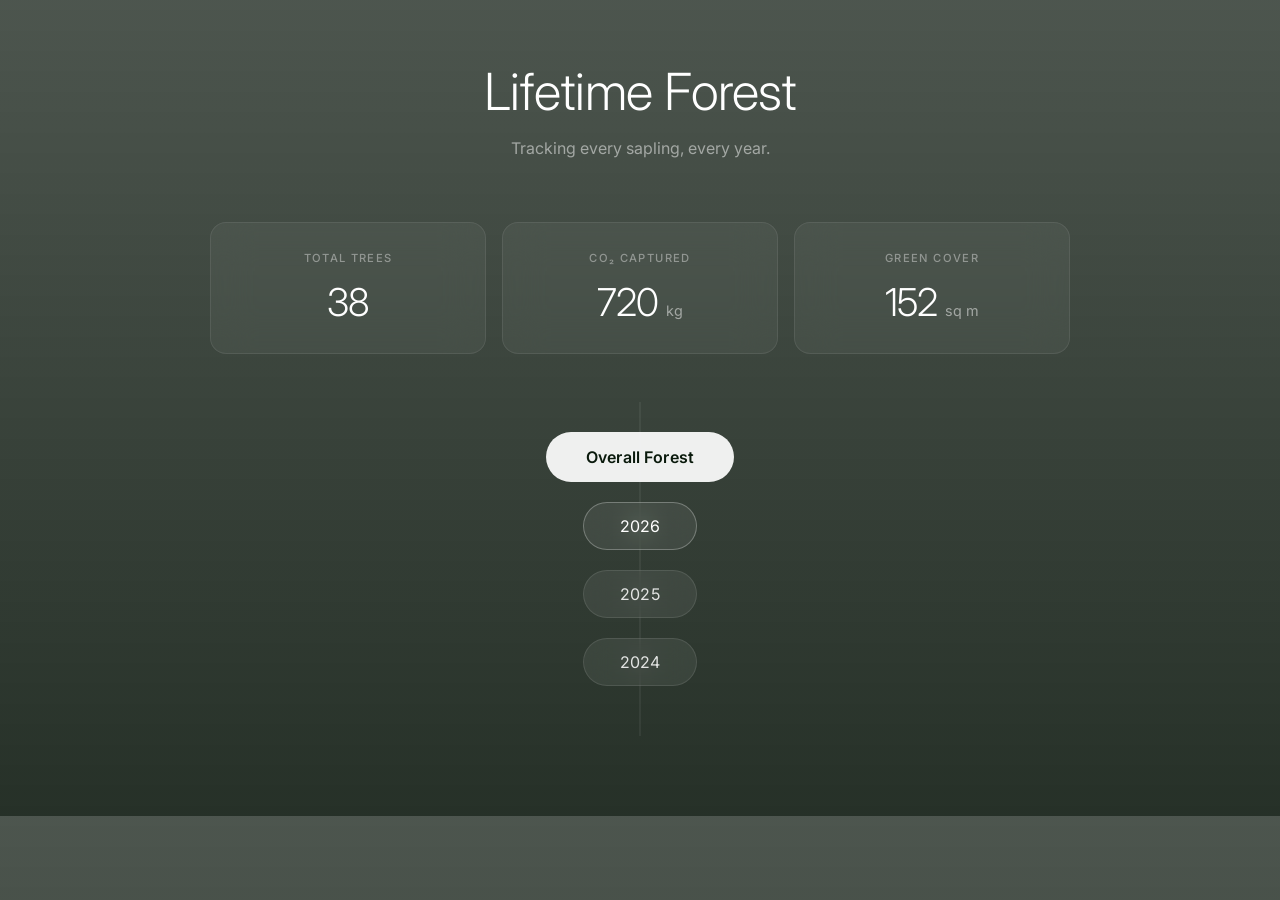
==== index.html @ f563b703 "Initial commit — Lifetime Tree Tracker Personal environmental legacy tracker. Log trees by clicking " ====
<!DOCTYPE html>
<html lang="en">
<head>
    <meta charset="UTF-8">
    <meta name="viewport" content="width=device-width, initial-scale=1.0">
    <title>Lifetime Tree Tracker</title>
    <link href="https://fonts.googleapis.com/css2?family=Inter:wght@300;400;500;600;700&display=swap" rel="stylesheet">
    <style>
        * { box-sizing: border-box; }

        @keyframes fadeIn {
            from { opacity: 0; transform: translateY(8px); }
            to   { opacity: 1; transform: translateY(0); }
        }

        body {
            background: linear-gradient(rgba(8, 20, 10, 0.72), rgba(8, 20, 10, 0.88)),
                        url('https://images.unsplash.com/photo-1511497584788-876760111969?q=80&w=2560&auto=format&fit=crop') no-repeat center center fixed;
            background-size: cover;
            font-family: 'Inter', sans-serif;
            margin: 0;
            padding: 60px 20px 80px;
            color: white;
            text-align: center;
            animation: fadeIn 0.35s ease;
        }

        h1 {
            font-size: 3.2rem;
            font-weight: 300;
            letter-spacing: -0.5px;
            margin: 0 0 12px 0;
            color: #fff;
        }

        .subtitle {
            color: rgba(255,255,255,0.5);
            font-size: 1rem;
            font-weight: 400;
            margin-bottom: 64px;
        }

        /* Stats */
        .global-dashboard {
            display: flex;
            justify-content: center;
            gap: 16px;
            margin: 0 auto 48px auto;
            max-width: 860px;
            flex-wrap: wrap;
        }

        .global-stat {
            background: rgba(255, 255, 255, 0.05);
            backdrop-filter: blur(20px);
            -webkit-backdrop-filter: blur(20px);
            padding: 28px 36px;
            border-radius: 16px;
            border: 1px solid rgba(255, 255, 255, 0.08);
            min-width: 200px;
            transition: background 0.3s ease, transform 0.3s ease;
            flex: 1;
        }

        .global-stat:hover {
            background: rgba(255, 255, 255, 0.08);
            transform: translateY(-3px);
        }

        .global-stat h3 {
            margin: 0 0 14px 0;
            font-size: 0.7rem;
            font-weight: 500;
            color: rgba(255,255,255,0.4);
            text-transform: uppercase;
            letter-spacing: 0.12em;
        }

        .global-stat p {
            margin: 0;
            font-size: 2.4rem;
            font-weight: 300;
            color: #fff;
            letter-spacing: -1px;
        }

        .global-stat p .unit {
            font-size: 0.9rem;
            font-weight: 400;
            color: rgba(255,255,255,0.5);
            letter-spacing: 0;
        }

        /* Timeline */
        .road-container {
            position: relative;
            max-width: 320px;
            margin: 0 auto;
            padding: 10px 0 30px;
        }

        .road-container::after {
            content: '';
            position: absolute;
            width: 1px;
            background: rgba(255, 255, 255, 0.12);
            top: 0;
            bottom: 0;
            left: 50%;
            transform: translateX(-50%);
        }

        .milestone-wrap {
            position: relative;
            z-index: 1;
            margin: 20px 0;
        }

        .milestone-wrap::before {
            content: '';
            position: absolute;
            width: 7px;
            height: 7px;
            background: rgba(255,255,255,0.45);
            border-radius: 50%;
            left: 50%;
            top: 50%;
            transform: translate(-50%, -50%);
            z-index: 2;
        }

        /* Current year dot — brighter, slightly larger */
        .milestone-wrap.current-wrap::before {
            width: 8px;
            height: 8px;
            background: rgba(255,255,255,0.9);
        }

        .milestone {
            position: relative;
            z-index: 3;
            background: rgba(255, 255, 255, 0.07);
            backdrop-filter: blur(12px);
            -webkit-backdrop-filter: blur(12px);
            color: rgba(255,255,255,0.85);
            padding: 13px 36px;
            border-radius: 100px;
            text-decoration: none;
            font-weight: 400;
            font-size: 1rem;
            display: inline-block;
            transition: all 0.25s ease;
            border: 1px solid rgba(255, 255, 255, 0.1);
            letter-spacing: 0.01em;
        }

        .milestone:hover {
            background: rgba(255, 255, 255, 0.12);
            color: #fff;
            border-color: rgba(255,255,255,0.2);
            transform: scale(1.04);
        }

        /* Current year — brighter border and text */
        .milestone.current-year {
            color: #fff;
            border-color: rgba(255,255,255,0.28);
        }

        /* Overall Forest is the primary CTA */
        .forest-milestone {
            background: rgba(255, 255, 255, 0.92);
            color: #0a1a0c;
            font-weight: 600;
            font-size: 1rem;
            border: none;
            padding: 15px 40px;
        }

        .forest-milestone:hover {
            background: #fff;
            color: #0a1a0c;
            transform: scale(1.04);
        }
    </style>
</head>
<body>
    <h1>Lifetime Forest</h1>
    <p class="subtitle">Tracking every sapling, every year.</p>

    <div class="global-dashboard">
        <div class="global-stat">
            <h3>Total Trees</h3>
            <p id="index-total-trees">0</p>
        </div>
        <div class="global-stat">
            <h3>CO₂ Captured</h3>
            <p><span id="index-total-co2">0</span> <span class="unit">kg</span></p>
        </div>
        <div class="global-stat">
            <h3>Green Cover</h3>
            <p><span id="index-green-cover">0</span> <span class="unit">sq m</span></p>
        </div>
    </div>

    <div class="road-container" id="road-container">
        <div class="milestone-wrap"><a href="overall-forest.html" class="milestone forest-milestone">Overall Forest</a></div>
    </div>

    <script src="utils.js"></script>
    <script src="data.js"></script>
    <script>
        const currentYear = new Date().getFullYear();

        const localTrees = getLocalTrees();
        const combinedData = [...allTreeData, ...localTrees];

        let totalTrees = 0;
        let totalCO2 = 0;

        combinedData.forEach(tree => {
            if (!tree.count || !tree.year || tree.age == null) return;
            const yearsActive = Math.max(0, (currentYear - tree.year) + tree.age);
            totalCO2 += tree.count * yearsActive * 10;
            totalTrees += tree.count;
        });

        const totalGreenCover = totalTrees * 4;

        document.getElementById('index-total-trees').textContent = totalTrees.toLocaleString();
        document.getElementById('index-total-co2').textContent = totalCO2.toLocaleString();
        document.getElementById('index-green-cover').textContent = totalGreenCover.toLocaleString();

        // Build year timeline dynamically; highlight the current year
        const years = [...new Set([currentYear, ...combinedData.map(t => t.year)])]
            .sort((a, b) => b - a);
        const roadContainer = document.getElementById('road-container');
        years.forEach(year => {
            const isCurrent = year === currentYear;
            const wrap = document.createElement('div');
            wrap.className = isCurrent ? 'milestone-wrap current-wrap' : 'milestone-wrap';
            const link = document.createElement('a');
            link.href = `forest.html?year=${year}`;
            link.className = isCurrent ? 'milestone current-year' : 'milestone';
            link.textContent = year;
            wrap.appendChild(link);
            roadContainer.appendChild(wrap);
        });
    </script>
</body>
</html>
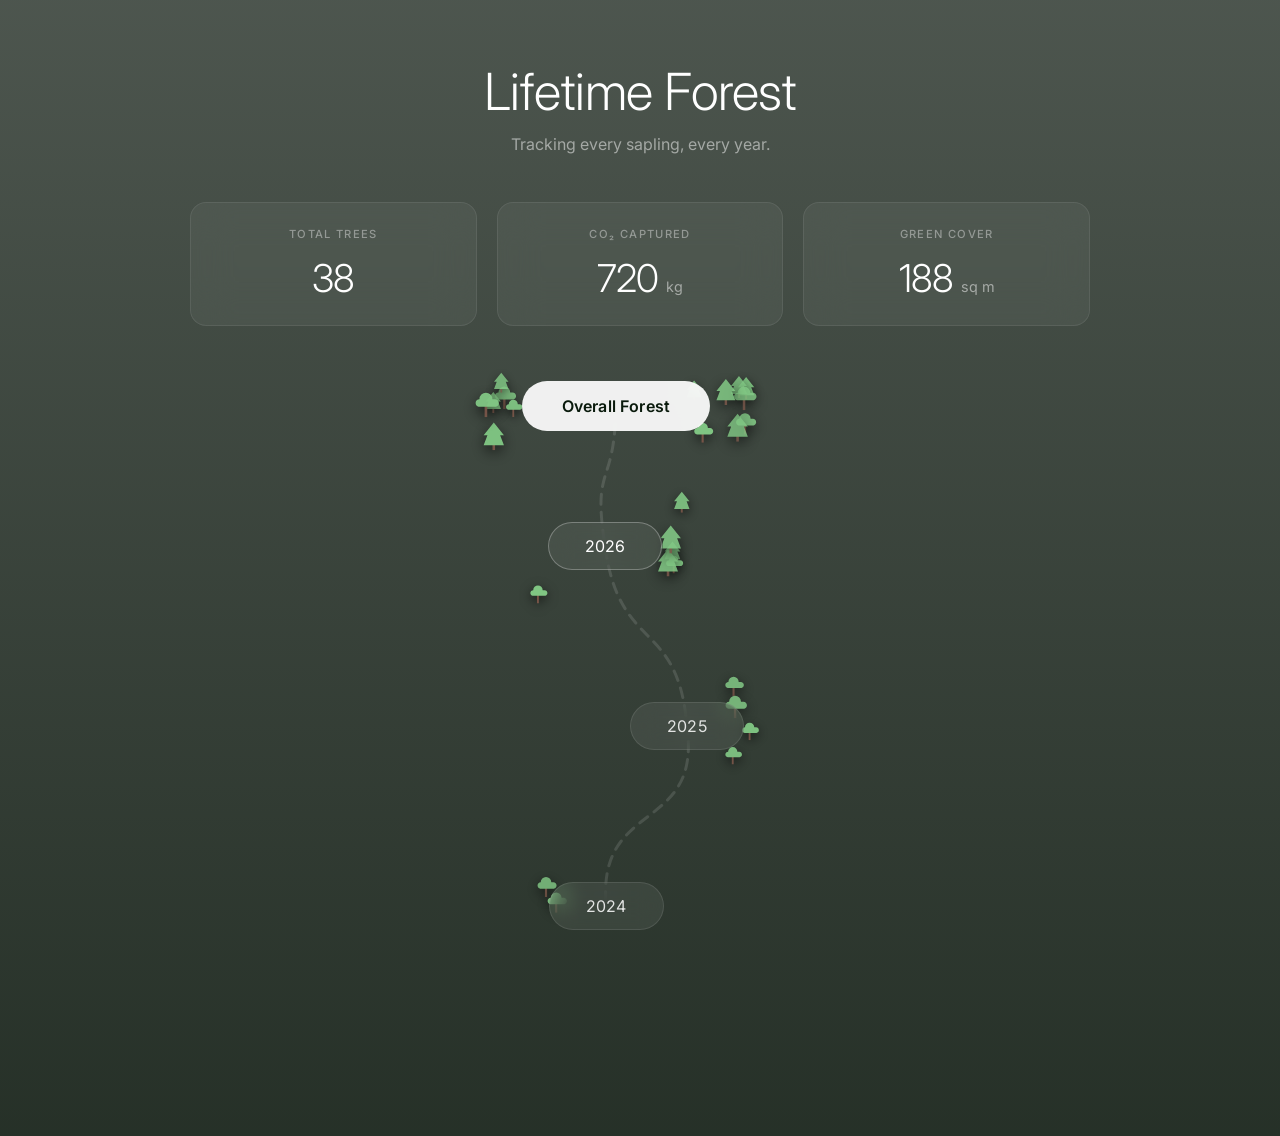
==== commit 5eb05ecd: "Refactor: Redesign organic timeline layout and interactive scroll behaviors - Replaced rigid CSS lin" ====
--- a/index.html
+++ b/index.html
@@ -5,207 +5,34 @@
     <meta name="viewport" content="width=device-width, initial-scale=1.0">
     <title>Lifetime Tree Tracker</title>
     <link href="https://fonts.googleapis.com/css2?family=Inter:wght@300;400;500;600;700&display=swap" rel="stylesheet">
-    <style>
-        * { box-sizing: border-box; }
-
-        @keyframes fadeIn {
-            from { opacity: 0; transform: translateY(8px); }
-            to   { opacity: 1; transform: translateY(0); }
-        }
-
-        body {
-            background: linear-gradient(rgba(8, 20, 10, 0.72), rgba(8, 20, 10, 0.88)),
-                        url('https://images.unsplash.com/photo-1511497584788-876760111969?q=80&w=2560&auto=format&fit=crop') no-repeat center center fixed;
-            background-size: cover;
-            font-family: 'Inter', sans-serif;
-            margin: 0;
-            padding: 60px 20px 80px;
-            color: white;
-            text-align: center;
-            animation: fadeIn 0.35s ease;
-        }
-
-        h1 {
-            font-size: 3.2rem;
-            font-weight: 300;
-            letter-spacing: -0.5px;
-            margin: 0 0 12px 0;
-            color: #fff;
-        }
-
-        .subtitle {
-            color: rgba(255,255,255,0.5);
-            font-size: 1rem;
-            font-weight: 400;
-            margin-bottom: 64px;
-        }
-
-        /* Stats */
-        .global-dashboard {
-            display: flex;
-            justify-content: center;
-            gap: 16px;
-            margin: 0 auto 48px auto;
-            max-width: 860px;
-            flex-wrap: wrap;
-        }
-
-        .global-stat {
-            background: rgba(255, 255, 255, 0.05);
-            backdrop-filter: blur(20px);
-            -webkit-backdrop-filter: blur(20px);
-            padding: 28px 36px;
-            border-radius: 16px;
-            border: 1px solid rgba(255, 255, 255, 0.08);
-            min-width: 200px;
-            transition: background 0.3s ease, transform 0.3s ease;
-            flex: 1;
-        }
-
-        .global-stat:hover {
-            background: rgba(255, 255, 255, 0.08);
-            transform: translateY(-3px);
-        }
-
-        .global-stat h3 {
-            margin: 0 0 14px 0;
-            font-size: 0.7rem;
-            font-weight: 500;
-            color: rgba(255,255,255,0.4);
-            text-transform: uppercase;
-            letter-spacing: 0.12em;
-        }
-
-        .global-stat p {
-            margin: 0;
-            font-size: 2.4rem;
-            font-weight: 300;
-            color: #fff;
-            letter-spacing: -1px;
-        }
-
-        .global-stat p .unit {
-            font-size: 0.9rem;
-            font-weight: 400;
-            color: rgba(255,255,255,0.5);
-            letter-spacing: 0;
-        }
-
-        /* Timeline */
-        .road-container {
-            position: relative;
-            max-width: 320px;
-            margin: 0 auto;
-            padding: 10px 0 30px;
-        }
-
-        .road-container::after {
-            content: '';
-            position: absolute;
-            width: 1px;
-            background: rgba(255, 255, 255, 0.12);
-            top: 0;
-            bottom: 0;
-            left: 50%;
-            transform: translateX(-50%);
-        }
-
-        .milestone-wrap {
-            position: relative;
-            z-index: 1;
-            margin: 20px 0;
-        }
-
-        .milestone-wrap::before {
-            content: '';
-            position: absolute;
-            width: 7px;
-            height: 7px;
-            background: rgba(255,255,255,0.45);
-            border-radius: 50%;
-            left: 50%;
-            top: 50%;
-            transform: translate(-50%, -50%);
-            z-index: 2;
-        }
-
-        /* Current year dot — brighter, slightly larger */
-        .milestone-wrap.current-wrap::before {
-            width: 8px;
-            height: 8px;
-            background: rgba(255,255,255,0.9);
-        }
-
-        .milestone {
-            position: relative;
-            z-index: 3;
-            background: rgba(255, 255, 255, 0.07);
-            backdrop-filter: blur(12px);
-            -webkit-backdrop-filter: blur(12px);
-            color: rgba(255,255,255,0.85);
-            padding: 13px 36px;
-            border-radius: 100px;
-            text-decoration: none;
-            font-weight: 400;
-            font-size: 1rem;
-            display: inline-block;
-            transition: all 0.25s ease;
-            border: 1px solid rgba(255, 255, 255, 0.1);
-            letter-spacing: 0.01em;
-        }
-
-        .milestone:hover {
-            background: rgba(255, 255, 255, 0.12);
-            color: #fff;
-            border-color: rgba(255,255,255,0.2);
-            transform: scale(1.04);
-        }
-
-        /* Current year — brighter border and text */
-        .milestone.current-year {
-            color: #fff;
-            border-color: rgba(255,255,255,0.28);
-        }
-
-        /* Overall Forest is the primary CTA */
-        .forest-milestone {
-            background: rgba(255, 255, 255, 0.92);
-            color: #0a1a0c;
-            font-weight: 600;
-            font-size: 1rem;
-            border: none;
-            padding: 15px 40px;
-        }
-
-        .forest-milestone:hover {
-            background: #fff;
-            color: #0a1a0c;
-            transform: scale(1.04);
-        }
-    </style>
+    <link rel="stylesheet" href="style.css">
 </head>
 <body>
-    <h1>Lifetime Forest</h1>
-    <p class="subtitle">Tracking every sapling, every year.</p>
+    <header>
+        <h1>Lifetime Forest</h1>
+        <p class="subtitle">Tracking every sapling, every year.</p>
+    </header>
 
-    <div class="global-dashboard">
-        <div class="global-stat">
-            <h3>Total Trees</h3>
-            <p id="index-total-trees">0</p>
-        </div>
-        <div class="global-stat">
-            <h3>CO₂ Captured</h3>
-            <p><span id="index-total-co2">0</span> <span class="unit">kg</span></p>
-        </div>
-        <div class="global-stat">
-            <h3>Green Cover</h3>
-            <p><span id="index-green-cover">0</span> <span class="unit">sq m</span></p>
-        </div>
-    </div>
+    <main>
+        <section class="dashboard">
+            <div class="stat-card">
+                <h3>Total Trees</h3>
+                <p id="index-total-trees">0</p>
+            </div>
+            <div class="stat-card">
+                <h3>CO₂ Captured</h3>
+                <p><span id="index-total-co2">0</span> <span class="unit">kg</span></p>
+            </div>
+            <div class="stat-card">
+                <h3>Green Cover</h3>
+                <p><span id="index-green-cover">0</span> <span class="unit">sq m</span></p>
+            </div>
+        </section>
 
-    <div class="road-container" id="road-container">
-        <div class="milestone-wrap"><a href="overall-forest.html" class="milestone forest-milestone">Overall Forest</a></div>
-    </div>
+        <section class="road-container" id="road-container">
+            <div class="milestone-wrap"><a href="overall-forest.html" class="milestone forest-milestone">Overall Forest</a></div>
+        </section>
+    </main>
 
     <script src="utils.js"></script>
     <script src="data.js"></script>
@@ -217,35 +44,141 @@
 
         let totalTrees = 0;
         let totalCO2 = 0;
+        let totalGreenCover = 0;
 
         combinedData.forEach(tree => {
-            if (!tree.count || !tree.year || tree.age == null) return;
-            const yearsActive = Math.max(0, (currentYear - tree.year) + tree.age);
-            totalCO2 += tree.count * yearsActive * 10;
-            totalTrees += tree.count;
+            const impact = getTreeImpact(tree, currentYear);
+            if (impact.yearsActive > 0 || tree.age >= 0) {
+                totalTrees += (tree.count || 0);
+            }
+            totalCO2 += impact.co2Captured;
+            totalGreenCover += impact.greenCover;
         });
-
-        const totalGreenCover = totalTrees * 4;
 
         document.getElementById('index-total-trees').textContent = totalTrees.toLocaleString();
         document.getElementById('index-total-co2').textContent = totalCO2.toLocaleString();
         document.getElementById('index-green-cover').textContent = totalGreenCover.toLocaleString();
 
         // Build year timeline dynamically; highlight the current year
-        const years = [...new Set([currentYear, ...combinedData.map(t => t.year)])]
+        const years = [...new Set([currentYear, ...combinedData.filter(t => t.year).map(t => t.year)])]
             .sort((a, b) => b - a);
+            
         const roadContainer = document.getElementById('road-container');
-        years.forEach(year => {
-            const isCurrent = year === currentYear;
-            const wrap = document.createElement('div');
-            wrap.className = isCurrent ? 'milestone-wrap current-wrap' : 'milestone-wrap';
-            const link = document.createElement('a');
-            link.href = `forest.html?year=${year}`;
-            link.className = isCurrent ? 'milestone current-year' : 'milestone';
-            link.textContent = year;
-            wrap.appendChild(link);
-            roadContainer.appendChild(wrap);
-        });
+        roadContainer.innerHTML = `
+            <svg id="svg-road" class="svg-road" preserveAspectRatio="none">
+                <path id="svg-path" fill="none" stroke="rgba(255,255,255,0.12)" stroke-width="3" stroke-dasharray="10 8" stroke-linecap="round"/>
+            </svg>
+        `;
+        
+        const treeSVGs = [
+            // Pine with Trunk
+            `<g>
+                <path fill="#795548" d="M11 18h2v6h-2z"/>
+                <path fill="#81c784" d="M12 2L4 12h3l-3 8h16l-3-8h3z"/>
+            </g>`, 
+            // Broadleaf with Trunk
+            `<g>
+                <path fill="#795548" d="M11 15h2v9h-2z"/>
+                <path fill="#81c784" d="M17 10a5 5 0 0 0-10 0c-1.7 0-3 1.3-3 3 0 1.4 1 2.6 2.3 2.9v.1h13.4v-.1c1.3-.3 2.3-1.5 2.3-2.9 0-1.7-1.3-3-3-3z"/>
+            </g>`
+        ];
+
+        let milestonesData = [];
+        const minYear = years.length ? Math.min(...years) : currentYear;
+        
+        function addMilestone(year, isOverall) {
+            const isCurrent = year === currentYear && !isOverall;
+            const row = document.createElement('div');
+            row.className = 'milestone-row';
+            if (isOverall) {
+                row.style.minHeight = '100px'; 
+            }
+
+            const isOdd = milestonesData.length % 2 !== 0;
+            const jitterLeft = Math.random() * 40 - 20; 
+            
+            row.style.justifyContent = isOdd ? 'flex-start' : 'flex-end';
+            row.style.paddingLeft = isOdd ? `calc(50% - 90px + ${jitterLeft}px)` : '0';
+            row.style.paddingRight = !isOdd ? `calc(50% - 90px + ${jitterLeft}px)` : '0';
+
+            const ageSpan = isOverall ? 6 : Math.max(1, (year - minYear) + 1);
+            // Drastically lower tree count, bigger trees for a less messy look
+            const numTrees = isOverall ? 14 : Math.min(10, ageSpan * 2);
+
+            let treesHtml = '';
+            for(let i=0; i < numTrees; i++) {
+                const path = treeSVGs[Math.floor(Math.random() * treeSVGs.length)];
+                
+                // Flanking distribution (left/right bands) instead of overlapping radial
+                const side = Math.random() > 0.5 ? 1 : -1;
+                
+                const baseWidth = isOverall ? 75 : 45; // Ensure we clear the button width
+                const spreadX = 10 + (ageSpan * 8);
+                const tx = side * (baseWidth + Math.random() * spreadX);
+                
+                // Spread vertically up and down the road
+                const spreadY = isOverall ? 60 : 100; 
+                const ty = (Math.random() * spreadY) - (spreadY / 2);
+                
+                const scale = 0.8 + Math.random() * 0.4;
+                const opacity = 0.8 + Math.random() * 0.2; 
+                
+                treesHtml += `<svg style="transform: translate(${tx}px, ${ty}px) scale(${scale}); opacity:${opacity};" viewBox="0 0 24 24" class="vector-tree">${path}</svg>`;
+            }
+
+            const linkHtml = isOverall 
+                ? `<a href="overall-forest.html" class="milestone forest-milestone">Overall Forest</a>`
+                : `<a href="forest.html?year=${year}" class="milestone ${isCurrent ? 'current-year' : ''}">${year}</a>`;
+
+            row.innerHTML = `
+                <div class="milestone-wrap ${isCurrent ? 'current-wrap' : ''}">
+                    <div class="halo-decor">${treesHtml}</div>
+                    ${linkHtml}
+                </div>
+            `;
+            roadContainer.appendChild(row);
+            milestonesData.push(row);
+        }
+
+        addMilestone(null, true);
+        years.forEach(y => addMilestone(y, false));
+
+        function drawCurve() {
+            const pathNode = document.getElementById('svg-path');
+            const wraps = document.querySelectorAll('.milestone-wrap');
+            if (wraps.length < 2) return;
+
+            const containerRect = roadContainer.getBoundingClientRect();
+            
+            let d = '';
+            for(let i=0; i < wraps.length; i++) {
+                const wrap = wraps[i];
+                const rect = wrap.getBoundingClientRect();
+                const x = rect.left + rect.width / 2 - containerRect.left;
+                const y = rect.top + rect.height / 2 - containerRect.top;
+
+                if (i === 0) {
+                    d += `M ${x} ${y}`;
+                } else {
+                    const prevRect = wraps[i-1].getBoundingClientRect();
+                    const px = prevRect.left + prevRect.width / 2 - containerRect.left;
+                    const py = prevRect.top + prevRect.height / 2 - containerRect.top;
+
+                    // Organic bezier wobble
+                    const wobbleSize = 60;
+                    const c1x = px + (Math.random() * wobbleSize - wobbleSize/2);
+                    const c1y = py + (y - py) * 0.6;
+                    const c2x = x + (Math.random() * wobbleSize - wobbleSize/2);
+                    const c2y = y - (y - py) * 0.6;
+                    
+                    d += ` C ${c1x} ${c1y}, ${c2x} ${c2y}, ${x} ${y}`;
+                }
+            }
+            pathNode.setAttribute('d', d);
+        }
+
+        setTimeout(drawCurve, 50);
+        window.addEventListener('resize', drawCurve);
     </script>
 </body>
 </html>
--- a/style.css
+++ b/style.css
@@ -0,0 +1,517 @@
+* { box-sizing: border-box; }
+
+@keyframes fadeIn {
+    from { opacity: 0; transform: translateY(8px); }
+    to   { opacity: 1; transform: translateY(0); }
+}
+
+body {
+    background: linear-gradient(rgba(8, 20, 10, 0.72), rgba(8, 20, 10, 0.88)),
+                url('https://images.unsplash.com/photo-1511497584788-876760111969?q=80&w=2560&auto=format&fit=crop') no-repeat center center fixed;
+    background-size: cover;
+    font-family: 'Inter', sans-serif;
+    margin: 0;
+    padding: 60px 20px 80px;
+    color: white;
+    animation: fadeIn 0.35s ease;
+}
+
+main {
+    max-width: 1400px;
+    margin: 0 auto;
+}
+
+header {
+    text-align: center;
+    margin-bottom: 48px;
+}
+
+h1 {
+    font-size: 3.2rem;
+    font-weight: 300;
+    letter-spacing: -0.5px;
+    margin: 0 0 12px 0;
+    color: #fff;
+}
+
+h1.page-title {
+    font-size: 2rem;
+    margin: 0 0 6px 0;
+    letter-spacing: -0.3px;
+}
+
+.subtitle {
+    color: rgba(255,255,255,0.5);
+    font-size: 1rem;
+    font-weight: 400;
+    margin: 0;
+}
+
+.subtitle.page-subtitle {
+    font-size: 0.875rem;
+}
+
+/* Nav */
+.top-nav {
+    display: flex;
+    align-items: center;
+    padding: 0 0 24px 0;
+}
+
+.nav-back {
+    display: inline-flex;
+    align-items: center;
+    gap: 6px;
+    color: rgba(255,255,255,0.55);
+    text-decoration: none;
+    font-size: 0.8rem;
+    font-weight: 500;
+    background: rgba(255,255,255,0.07);
+    border: 1px solid rgba(255,255,255,0.1);
+    padding: 7px 14px;
+    border-radius: 100px;
+    transition: all 0.2s;
+}
+.nav-back:hover {
+    background: rgba(255,255,255,0.12);
+    color: rgba(255,255,255,0.9);
+    border-color: rgba(255,255,255,0.2);
+}
+
+/* Stats */
+.dashboard {
+    display: flex;
+    justify-content: center;
+    gap: 20px;
+    margin: 40px auto 20px;
+    max-width: 900px;
+    flex-wrap: wrap;
+}
+
+.stat-card {
+    background: rgba(255, 255, 255, 0.05);
+    backdrop-filter: blur(20px);
+    -webkit-backdrop-filter: blur(20px);
+    padding: 24px 32px;
+    border-radius: 16px;
+    border: 1px solid rgba(255, 255, 255, 0.08);
+    min-width: 200px;
+    transition: background 0.3s ease, transform 0.3s ease;
+    flex: 1;
+    text-align: center;
+}
+
+.stat-card:hover {
+    background: rgba(255, 255, 255, 0.08);
+    transform: translateY(-3px);
+}
+
+.stat-card.compact {
+    padding: 18px 28px;
+}
+
+.stat-card h3 {
+    margin: 0 0 14px 0;
+    font-size: 0.7rem;
+    font-weight: 500;
+    color: rgba(255,255,255,0.4);
+    text-transform: uppercase;
+    letter-spacing: 0.12em;
+}
+
+.stat-card.compact h3 {
+    margin-bottom: 8px;
+    font-size: 0.68rem;
+}
+
+.stat-card p {
+    margin: 0;
+    font-size: 2.4rem;
+    font-weight: 300;
+    color: #fff;
+    letter-spacing: -1px;
+}
+
+.stat-card.compact p {
+    font-size: 1.8rem;
+    letter-spacing: -0.5px;
+}
+
+.stat-card p .unit {
+    font-size: 0.9rem;
+    font-weight: 400;
+    color: rgba(255,255,255,0.5);
+    letter-spacing: 0;
+}
+
+/* Timeline */
+.road-container {
+    position: relative;
+    max-width: 600px;
+    margin: 0 auto;
+    padding: 10px 0 60px;
+}
+
+/* Background canvas for Javascript Bezier */
+.svg-road {
+    position: absolute;
+    top: 0; left: 0;
+    width: 100%; height: 100%;
+    pointer-events: none;
+    z-index: 1;
+}
+
+/* Winding Road Rows */
+.milestone-row {
+    position: relative;
+    min-height: 180px; 
+    width: 100%;
+    display: flex;
+    align-items: center;
+    z-index: 2;
+}
+
+.milestone-wrap {
+    position: relative;
+    z-index: 3;
+}
+
+/* Vector Trees Halo */
+.halo-decor {
+    position: absolute;
+    top: 50%;
+    left: 50%;
+    width: 0; height: 0;
+    pointer-events: none;
+    z-index: 1; 
+}
+
+.vector-tree {
+    position: absolute;
+    top: -13px;
+    left: -13px;
+    width: 26px;
+    height: 26px;
+    color: #a5d6a7; 
+    filter: drop-shadow(0 4px 6px rgba(0,0,0,0.6));
+}
+
+.milestone {
+    position: relative;
+    z-index: 3;
+    background: rgba(255, 255, 255, 0.07);
+    backdrop-filter: blur(12px);
+    -webkit-backdrop-filter: blur(12px);
+    color: rgba(255,255,255,0.85);
+    padding: 13px 36px;
+    border-radius: 100px;
+    text-decoration: none;
+    font-weight: 400;
+    font-size: 1rem;
+    display: inline-block;
+    transition: all 0.25s ease;
+    border: 1px solid rgba(255, 255, 255, 0.1);
+    letter-spacing: 0.01em;
+}
+
+.milestone:hover {
+    background: rgba(255, 255, 255, 0.12);
+    color: #fff;
+    border-color: rgba(255,255,255,0.2);
+    transform: scale(1.04);
+}
+
+.milestone.current-year {
+    color: #fff;
+    border-color: rgba(255,255,255,0.28);
+}
+
+.forest-milestone {
+    background: rgba(255, 255, 255, 0.92);
+    color: #0a1a0c;
+    font-weight: 600;
+    border: none;
+    padding: 15px 40px;
+}
+
+.forest-milestone:hover {
+    background: #fff;
+    color: #0a1a0c;
+}
+
+/* Layout */
+.content-split {
+    display: flex;
+    margin: 0 auto;
+    gap: 16px;
+    height: 600px;
+}
+
+/* Lists */
+.tree-list-container {
+    flex: 1.2;
+    background: rgba(0, 0, 0, 0.35);
+    backdrop-filter: blur(20px);
+    -webkit-backdrop-filter: blur(20px);
+    border: 1px solid rgba(255, 255, 255, 0.07);
+    border-radius: 16px;
+    padding: 20px;
+    overflow-y: auto;
+    scrollbar-width: thin;
+    scrollbar-color: rgba(255,255,255,0.1) transparent;
+}
+
+.list-header {
+    display: flex;
+    align-items: center;
+    justify-content: space-between;
+    margin-bottom: 16px;
+}
+
+.list-header h3 {
+    margin: 0;
+    font-size: 0.75rem;
+    font-weight: 500;
+    color: rgba(255,255,255,0.35);
+    text-transform: uppercase;
+    letter-spacing: 0.12em;
+}
+
+.list-count-badge {
+    background: rgba(255,255,255,0.07);
+    color: rgba(255,255,255,0.4);
+    font-size: 0.7rem;
+    font-weight: 500;
+    padding: 2px 9px;
+    border-radius: 100px;
+    border: 1px solid rgba(255,255,255,0.1);
+}
+
+.tree-card {
+    position: relative;
+    background: rgba(255, 255, 255, 0.05);
+    border-left: 2px solid rgba(255,255,255,0.15);
+    padding: 14px 16px;
+    margin-bottom: 10px;
+    border-radius: 0 10px 10px 0;
+    cursor: pointer;
+    transition: all 0.2s ease;
+}
+
+.tree-card:hover {
+    background: rgba(255, 255, 255, 0.1);
+    border-left-color: rgba(255,255,255,0.5);
+    transform: translateX(4px);
+}
+
+.sleek-card {
+    position: relative;
+    background: rgba(255, 255, 255, 0.04);
+    border: 1px solid rgba(255, 255, 255, 0.08);
+    border-radius: 16px;
+    padding: 16px 18px;
+    margin-bottom: 10px;
+    display: flex;
+    flex-direction: column;
+    gap: 10px;
+    cursor: pointer;
+    transition: all 0.25s cubic-bezier(0.4, 0, 0.2, 1);
+}
+
+.sleek-card:hover {
+    background: rgba(255, 255, 255, 0.08);
+    border-color: rgba(255,255,255,0.18);
+    transform: translateY(-2px);
+}
+
+.card-header {
+    display: flex;
+    justify-content: space-between;
+    align-items: center;
+}
+
+.tree-card strong, .card-header strong {
+    display: block;
+    font-size: 0.95rem;
+    font-weight: 500;
+    color: #fff;
+    margin-bottom: 4px;
+}
+
+.card-header .badge {
+    background: rgba(255, 255, 255, 0.08);
+    color: rgba(255,255,255,0.6);
+    padding: 3px 10px;
+    border-radius: 100px;
+    font-size: 0.72rem;
+    font-weight: 500;
+    border: 1px solid rgba(255,255,255,0.1);
+}
+
+.tree-card span {
+    display: block;
+    font-size: 0.78rem;
+    color: rgba(255,255,255,0.45);
+    margin-bottom: 2px;
+}
+
+.card-stats {
+    display: grid;
+    grid-template-columns: 1fr 1fr;
+    gap: 8px;
+    background: rgba(255, 255, 255, 0.03);
+    padding: 10px 12px;
+    border-radius: 8px;
+}
+
+.card-stats div { display: flex; flex-direction: column; }
+.card-stats span:first-child {
+    color: rgba(255,255,255,0.35);
+    text-transform: uppercase;
+    font-size: 0.65rem;
+    letter-spacing: 0.08em;
+    font-weight: 500;
+    margin-bottom: 2px;
+}
+.card-stats span:last-child {
+    color: #fff;
+    font-weight: 400;
+    font-size: 0.875rem;
+}
+
+.delete-btn {
+    position: absolute;
+    background: rgba(255,255,255,0.06);
+    border: 1px solid rgba(255,255,255,0.1);
+    color: rgba(255,255,255,0.4);
+    border-radius: 50%;
+    width: 22px;
+    height: 22px;
+    display: flex;
+    align-items: center;
+    justify-content: center;
+    cursor: pointer;
+    font-size: 0.65rem;
+    opacity: 0;
+    transition: all 0.2s;
+    padding: 0;
+    line-height: 1;
+}
+
+.tree-card .delete-btn {
+    top: 50%;
+    right: 12px;
+    transform: translateY(-50%);
+}
+
+.sleek-card .delete-btn {
+    bottom: 14px;
+    right: 14px;
+}
+
+.tree-card:hover .delete-btn, .sleek-card:hover .delete-btn { opacity: 1; }
+
+.delete-btn:hover {
+    background: rgba(220, 50, 50, 0.25);
+    border-color: rgba(220, 50, 50, 0.4);
+    color: #ff7f7f;
+}
+
+/* Empty State */
+.empty-state {
+    display: flex;
+    flex-direction: column;
+    align-items: center;
+    justify-content: center;
+    height: calc(100% - 48px);
+    gap: 10px;
+    text-align: center;
+}
+
+.empty-state .empty-icon {
+    font-size: 2rem;
+    opacity: 0.4;
+}
+
+.empty-state p {
+    margin: 0;
+    font-size: 0.82rem;
+    color: rgba(255,255,255,0.3);
+    font-weight: 400;
+    line-height: 1.5;
+}
+
+/* Map */
+#map {
+    flex: 2;
+    border-radius: 16px;
+    box-shadow: 0 8px 40px rgba(0,0,0,0.4);
+    border: 1px solid rgba(255,255,255,0.07);
+    position: relative;
+    cursor: crosshair;
+}
+
+.custom-tree-icon { background: none; border: none; }
+
+.leaflet-popup-content-wrapper {
+    background: rgba(255,255,255,0.97);
+    border-radius: 12px;
+    border: none;
+    box-shadow: 0 8px 32px rgba(0,0,0,0.18);
+    color: #111;
+    padding: 2px;
+}
+
+.leaflet-popup-tip { background: rgba(255,255,255,0.97); }
+.leaflet-popup-content { margin: 14px; line-height: 1.6; font-family: 'Inter', sans-serif; }
+.leaflet-popup-content b { color: #111; font-size: 0.95rem; font-weight: 600; display: block; margin-bottom: 4px; }
+.leaflet-popup-content span { color: #555; font-size: 0.82rem; }
+
+/* Map Forms */
+.glass-form { font-family: 'Inter', sans-serif; padding: 4px 0; }
+.glass-form h4 { margin: 0 0 14px 0; color: #111; font-size: 0.9rem; font-weight: 600; }
+
+.form-field { margin-bottom: 10px; }
+.form-field label { display: block; font-size: 0.7rem; font-weight: 500; color: #666; text-transform: uppercase; letter-spacing: 0.08em; margin-bottom: 4px; }
+.form-field input {
+    width: 100%; padding: 9px 12px;
+    border: 1px solid #e0e0e0; border-radius: 8px;
+    font-family: 'Inter', sans-serif; font-size: 0.875rem; color: #111;
+    outline: none; transition: border-color 0.2s;
+}
+.form-field input:focus { border-color: #aaa; }
+
+.form-error {
+    font-size: 0.75rem;
+    color: #c0392b;
+    margin-bottom: 10px;
+    display: none;
+    font-weight: 500;
+}
+.form-error.visible { display: block; }
+
+.glass-form button {
+    width: 100%; padding: 10px;
+    background: #111; color: #fff;
+    border: none; border-radius: 8px;
+    cursor: pointer; font-family: 'Inter', sans-serif;
+    font-weight: 500; font-size: 0.875rem;
+    transition: background 0.2s;
+    margin-top: 4px;
+}
+.glass-form button:hover { background: #333; }
+
+.locate-btn {
+    position: absolute; bottom: 16px; right: 16px; z-index: 1000;
+    background: rgba(255,255,255,0.95);
+    padding: 10px 18px; border-radius: 100px;
+    border: none; cursor: pointer;
+    font-family: 'Inter', sans-serif;
+    font-weight: 500; font-size: 0.8rem;
+    color: #111;
+    box-shadow: 0 4px 16px rgba(0,0,0,0.15);
+    transition: all 0.2s;
+    display: flex; align-items: center; gap: 6px;
+}
+.locate-btn:hover { background: #fff; transform: scale(1.03); }
+.locate-btn svg { width: 14px; height: 14px; }
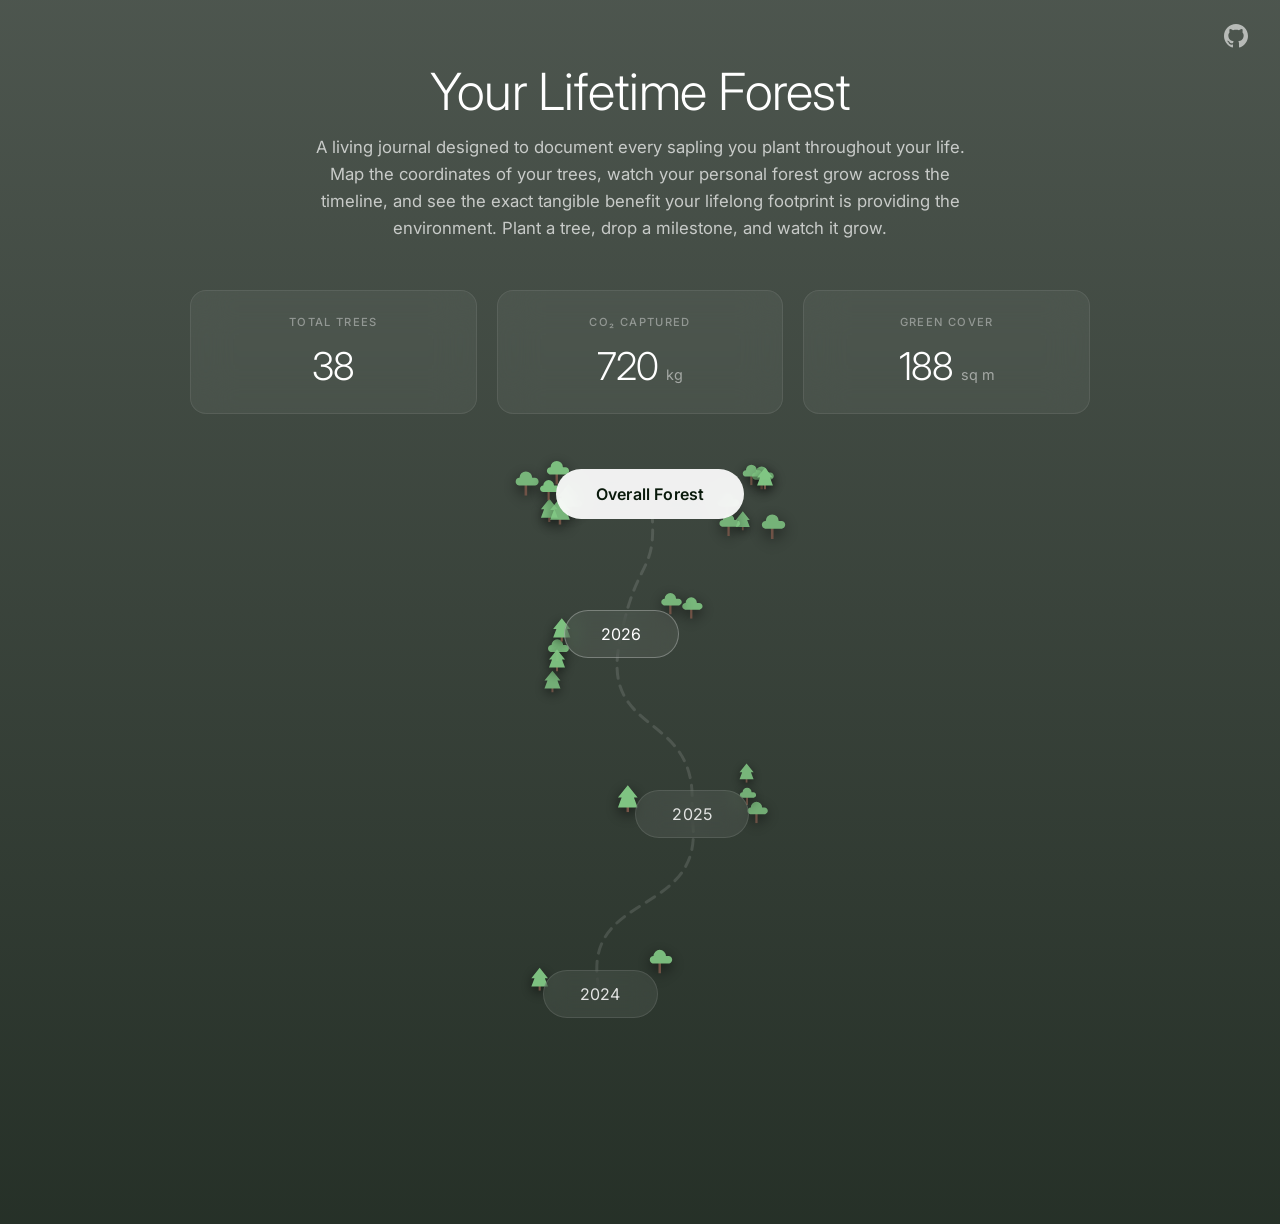
==== commit 978f0261: "feat: Update header copy and add GitHub link" ====
--- a/index.html
+++ b/index.html
@@ -9,8 +9,13 @@
 </head>
 <body>
     <header>
-        <h1>Lifetime Forest</h1>
-        <p class="subtitle">Tracking every sapling, every year.</p>
+        <a href="https://github.com/raahul42/tree-tracker" target="_blank" class="github-link" title="View Source on GitHub">
+            <svg viewBox="0 0 24 24" width="24" height="24" fill="currentColor">
+                <path d="M12 0c-6.626 0-12 5.373-12 12 0 5.302 3.438 9.8 8.207 11.387.599.111.793-.261.793-.577v-2.234c-3.338.726-4.033-1.416-4.033-1.416-.546-1.387-1.333-1.756-1.333-1.756-1.089-.745.083-.729.083-.729 1.205.084 1.839 1.237 1.839 1.237 1.07 1.834 2.807 1.304 3.492.997.107-.775.418-1.305.762-1.604-2.665-.305-5.467-1.334-5.467-5.931 0-1.311.469-2.381 1.236-3.221-.124-.303-.535-1.524.117-3.176 0 0 1.008-.322 3.301 1.23.957-.266 1.983-.399 3.003-.404 1.02.005 2.047.138 3.006.404 2.291-1.552 3.297-1.23 3.297-1.23.653 1.653.242 2.874.118 3.176.77.84 1.235 1.911 1.235 3.221 0 4.609-2.807 5.624-5.479 5.921.43.372.823 1.102.823 2.222v3.293c0 .319.192.694.801.576 4.765-1.589 8.199-6.086 8.199-11.386 0-6.627-5.373-12-12-12z"/>
+            </svg>
+        </a>
+        <h1>Your Lifetime Forest</h1>
+        <p class="subtitle">A living journal designed to document every sapling you plant throughout your life. Map the coordinates of your trees, watch your personal forest grow across the timeline, and see the exact tangible benefit your lifelong footprint is providing the environment. Plant a tree, drop a milestone, and watch it grow.</p>
     </header>
 
     <main>
--- a/style.css
+++ b/style.css
@@ -41,10 +41,12 @@
 }
 
 .subtitle {
-    color: rgba(255,255,255,0.5);
-    font-size: 1rem;
+    color: rgba(255,255,255,0.7);
+    font-size: 1.05rem;
     font-weight: 400;
-    margin: 0;
+    margin: 0 auto;
+    max-width: 650px;
+    line-height: 1.6;
 }
 
 .subtitle.page-subtitle {
@@ -433,6 +435,19 @@
     opacity: 0.4;
 }
 
+.github-link {
+    position: absolute;
+    top: 24px;
+    right: 32px;
+    color: rgba(255, 255, 255, 0.6);
+    transition: color 0.3s, transform 0.3s;
+}
+
+.github-link:hover {
+    color: #fff;
+    transform: scale(1.1);
+}
+
 .empty-state p {
     margin: 0;
     font-size: 0.82rem;
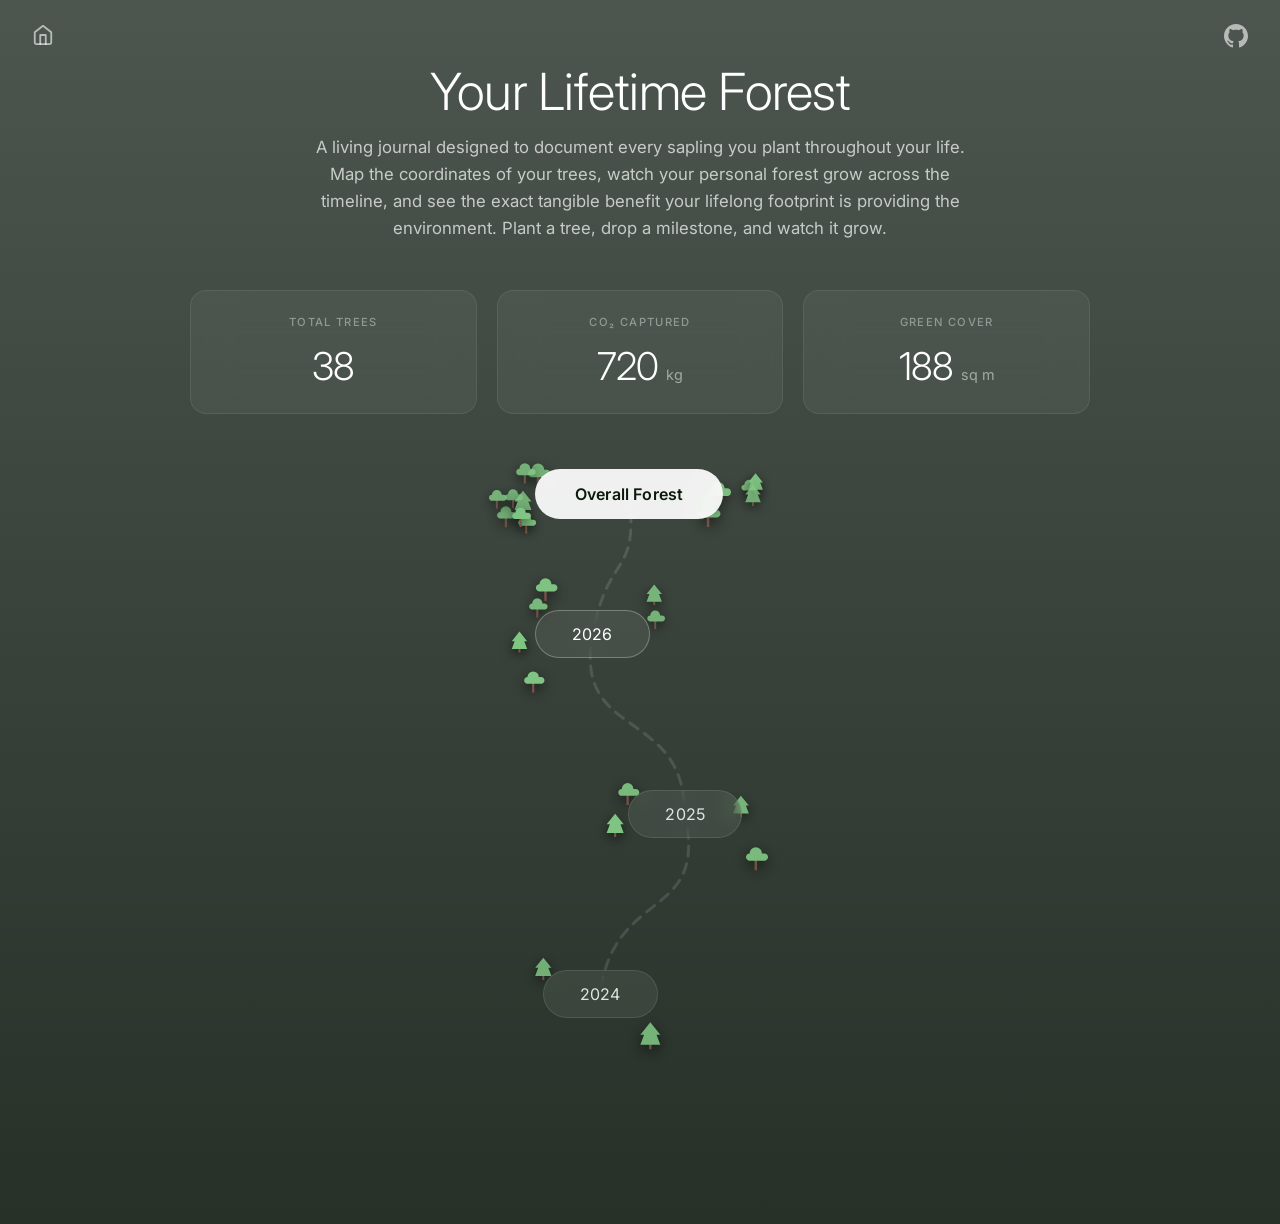
==== commit 545242c8: "feat: add portfolio home link to header Adds a home icon (top-left) linking back to raahul42.github." ====
--- a/index.html
+++ b/index.html
@@ -9,6 +9,12 @@
 </head>
 <body>
     <header>
+        <a href="https://raahul42.github.io" class="portfolio-link" title="raahul42.github.io">
+            <svg viewBox="0 0 24 24" width="22" height="22" fill="none" stroke="currentColor" stroke-width="2" stroke-linecap="round" stroke-linejoin="round">
+                <path d="M3 9l9-7 9 7v11a2 2 0 0 1-2 2H5a2 2 0 0 1-2-2z"/>
+                <polyline points="9 22 9 12 15 12 15 22"/>
+            </svg>
+        </a>
         <a href="https://github.com/raahul42/tree-tracker" target="_blank" class="github-link" title="View Source on GitHub">
             <svg viewBox="0 0 24 24" width="24" height="24" fill="currentColor">
                 <path d="M12 0c-6.626 0-12 5.373-12 12 0 5.302 3.438 9.8 8.207 11.387.599.111.793-.261.793-.577v-2.234c-3.338.726-4.033-1.416-4.033-1.416-.546-1.387-1.333-1.756-1.333-1.756-1.089-.745.083-.729.083-.729 1.205.084 1.839 1.237 1.839 1.237 1.07 1.834 2.807 1.304 3.492.997.107-.775.418-1.305.762-1.604-2.665-.305-5.467-1.334-5.467-5.931 0-1.311.469-2.381 1.236-3.221-.124-.303-.535-1.524.117-3.176 0 0 1.008-.322 3.301 1.23.957-.266 1.983-.399 3.003-.404 1.02.005 2.047.138 3.006.404 2.291-1.552 3.297-1.23 3.297-1.23.653 1.653.242 2.874.118 3.176.77.84 1.235 1.911 1.235 3.221 0 4.609-2.807 5.624-5.479 5.921.43.372.823 1.102.823 2.222v3.293c0 .319.192.694.801.576 4.765-1.589 8.199-6.086 8.199-11.386 0-6.627-5.373-12-12-12z"/>
--- a/style.css
+++ b/style.css
@@ -448,6 +448,19 @@
     transform: scale(1.1);
 }
 
+.portfolio-link {
+    position: absolute;
+    top: 24px;
+    left: 32px;
+    color: rgba(255, 255, 255, 0.6);
+    transition: color 0.3s, transform 0.3s;
+}
+
+.portfolio-link:hover {
+    color: #fff;
+    transform: scale(1.1);
+}
+
 .empty-state p {
     margin: 0;
     font-size: 0.82rem;
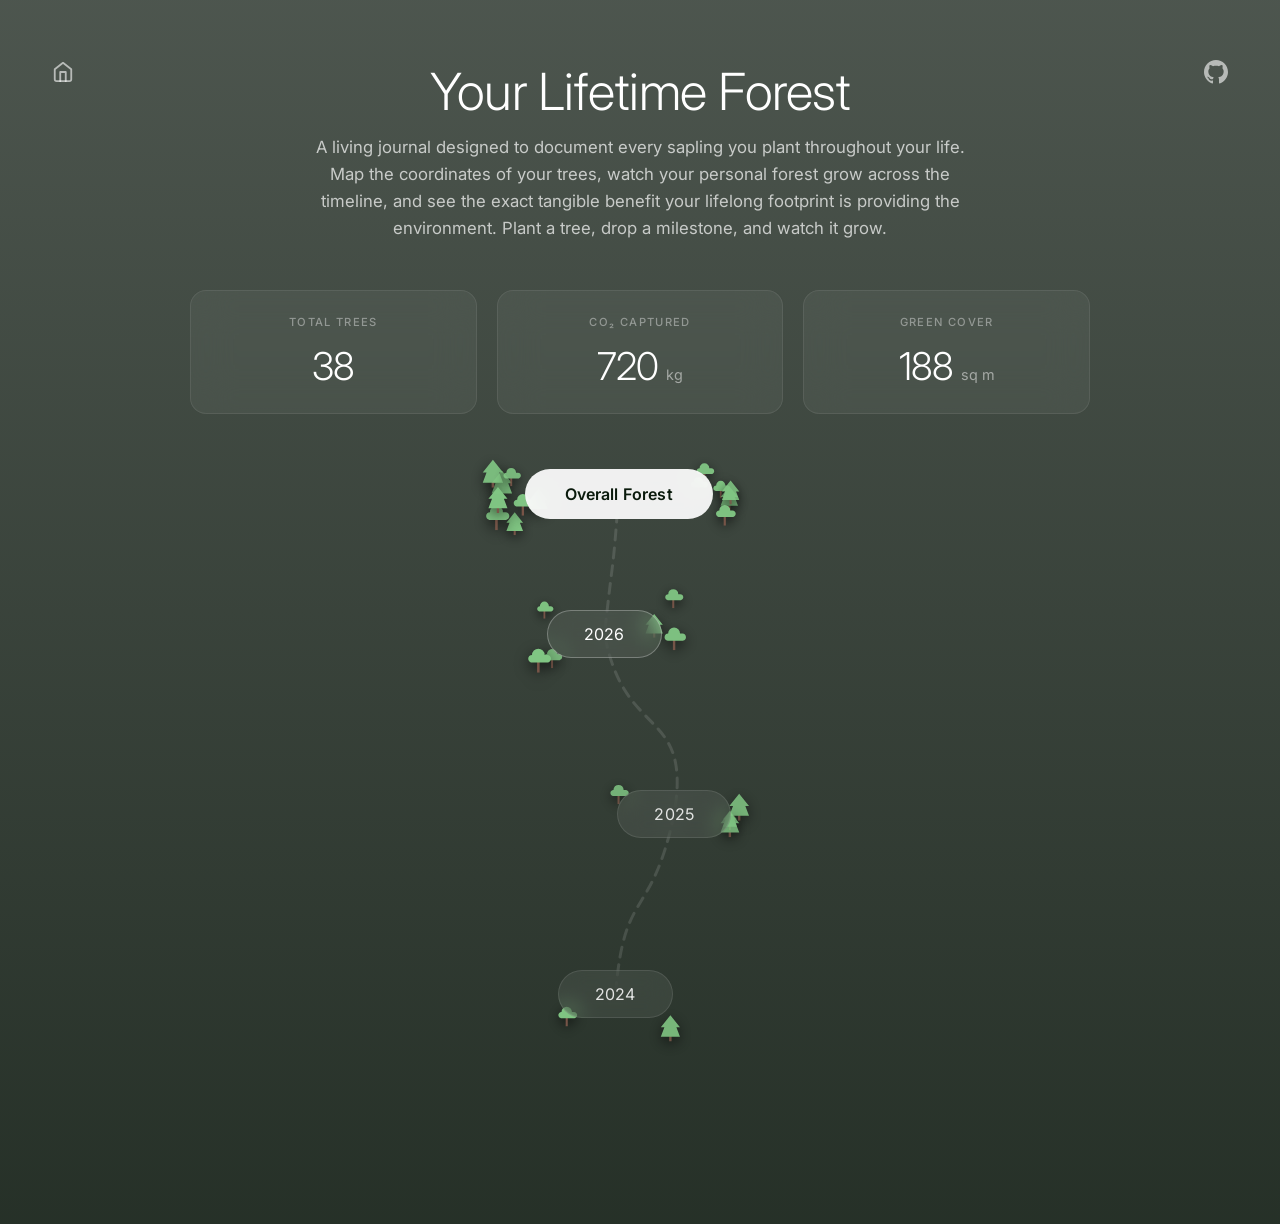
==== commit cd808c6d: "fix: move header icons above h1 on mobile to prevent overlap Wrap portfolio and GitHub links in a .h" ====
--- a/index.html
+++ b/index.html
@@ -9,17 +9,19 @@
 </head>
 <body>
     <header>
-        <a href="https://raahul42.github.io" class="portfolio-link" title="raahul42.github.io">
-            <svg viewBox="0 0 24 24" width="22" height="22" fill="none" stroke="currentColor" stroke-width="2" stroke-linecap="round" stroke-linejoin="round">
-                <path d="M3 9l9-7 9 7v11a2 2 0 0 1-2 2H5a2 2 0 0 1-2-2z"/>
-                <polyline points="9 22 9 12 15 12 15 22"/>
-            </svg>
-        </a>
-        <a href="https://github.com/raahul42/tree-tracker" target="_blank" class="github-link" title="View Source on GitHub">
-            <svg viewBox="0 0 24 24" width="24" height="24" fill="currentColor">
-                <path d="M12 0c-6.626 0-12 5.373-12 12 0 5.302 3.438 9.8 8.207 11.387.599.111.793-.261.793-.577v-2.234c-3.338.726-4.033-1.416-4.033-1.416-.546-1.387-1.333-1.756-1.333-1.756-1.089-.745.083-.729.083-.729 1.205.084 1.839 1.237 1.839 1.237 1.07 1.834 2.807 1.304 3.492.997.107-.775.418-1.305.762-1.604-2.665-.305-5.467-1.334-5.467-5.931 0-1.311.469-2.381 1.236-3.221-.124-.303-.535-1.524.117-3.176 0 0 1.008-.322 3.301 1.23.957-.266 1.983-.399 3.003-.404 1.02.005 2.047.138 3.006.404 2.291-1.552 3.297-1.23 3.297-1.23.653 1.653.242 2.874.118 3.176.77.84 1.235 1.911 1.235 3.221 0 4.609-2.807 5.624-5.479 5.921.43.372.823 1.102.823 2.222v3.293c0 .319.192.694.801.576 4.765-1.589 8.199-6.086 8.199-11.386 0-6.627-5.373-12-12-12z"/>
-            </svg>
-        </a>
+        <div class="header-links">
+            <a href="https://raahul42.github.io" class="portfolio-link" title="raahul42.github.io">
+                <svg viewBox="0 0 24 24" width="22" height="22" fill="none" stroke="currentColor" stroke-width="2" stroke-linecap="round" stroke-linejoin="round">
+                    <path d="M3 9l9-7 9 7v11a2 2 0 0 1-2 2H5a2 2 0 0 1-2-2z"/>
+                    <polyline points="9 22 9 12 15 12 15 22"/>
+                </svg>
+            </a>
+            <a href="https://github.com/raahul42/tree-tracker" target="_blank" class="github-link" title="View Source on GitHub">
+                <svg viewBox="0 0 24 24" width="24" height="24" fill="currentColor">
+                    <path d="M12 0c-6.626 0-12 5.373-12 12 0 5.302 3.438 9.8 8.207 11.387.599.111.793-.261.793-.577v-2.234c-3.338.726-4.033-1.416-4.033-1.416-.546-1.387-1.333-1.756-1.333-1.756-1.089-.745.083-.729.083-.729 1.205.084 1.839 1.237 1.839 1.237 1.07 1.834 2.807 1.304 3.492.997.107-.775.418-1.305.762-1.604-2.665-.305-5.467-1.334-5.467-5.931 0-1.311.469-2.381 1.236-3.221-.124-.303-.535-1.524.117-3.176 0 0 1.008-.322 3.301 1.23.957-.266 1.983-.399 3.003-.404 1.02.005 2.047.138 3.006.404 2.291-1.552 3.297-1.23 3.297-1.23.653 1.653.242 2.874.118 3.176.77.84 1.235 1.911 1.235 3.221 0 4.609-2.807 5.624-5.479 5.921.43.372.823 1.102.823 2.222v3.293c0 .319.192.694.801.576 4.765-1.589 8.199-6.086 8.199-11.386 0-6.627-5.373-12-12-12z"/>
+                </svg>
+            </a>
+        </div>
         <h1>Your Lifetime Forest</h1>
         <p class="subtitle">A living journal designed to document every sapling you plant throughout your life. Map the coordinates of your trees, watch your personal forest grow across the timeline, and see the exact tangible benefit your lifelong footprint is providing the environment. Plant a tree, drop a milestone, and watch it grow.</p>
     </header>
--- a/style.css
+++ b/style.css
@@ -22,6 +22,7 @@
 }
 
 header {
+    position: relative;
     text-align: center;
     margin-bottom: 48px;
 }
@@ -435,10 +436,19 @@
     opacity: 0.4;
 }
 
+.header-links {
+    position: absolute;
+    top: 0;
+    left: 0;
+    right: 0;
+    display: flex;
+    justify-content: space-between;
+    align-items: center;
+    padding: 0 32px;
+}
+
 .github-link {
-    position: absolute;
-    top: 24px;
-    right: 32px;
+    position: static;
     color: rgba(255, 255, 255, 0.6);
     transition: color 0.3s, transform 0.3s;
 }
@@ -449,9 +459,7 @@
 }
 
 .portfolio-link {
-    position: absolute;
-    top: 24px;
-    left: 32px;
+    position: static;
     color: rgba(255, 255, 255, 0.6);
     transition: color 0.3s, transform 0.3s;
 }
@@ -543,3 +551,34 @@
 }
 .locate-btn:hover { background: #fff; transform: scale(1.03); }
 .locate-btn svg { width: 14px; height: 14px; }
+
+/* Responsive adjustments for mobile */
+@media (max-width: 768px) {
+    h1 {
+        font-size: 2.2rem;
+        margin-top: 0;
+    }
+    h1.page-title {
+        font-size: 1.8rem;
+    }
+    .header-links {
+        position: static;
+        padding: 0 10px;
+        margin-bottom: 16px;
+    }
+    .content-split {
+        flex-direction: column;
+        height: auto;
+    }
+    #map {
+        order: -1;
+        height: 350px;
+        flex: none;
+        width: 100%;
+    }
+    .tree-list-container {
+        height: 350px;
+        flex: none;
+        width: 100%;
+    }
+}
